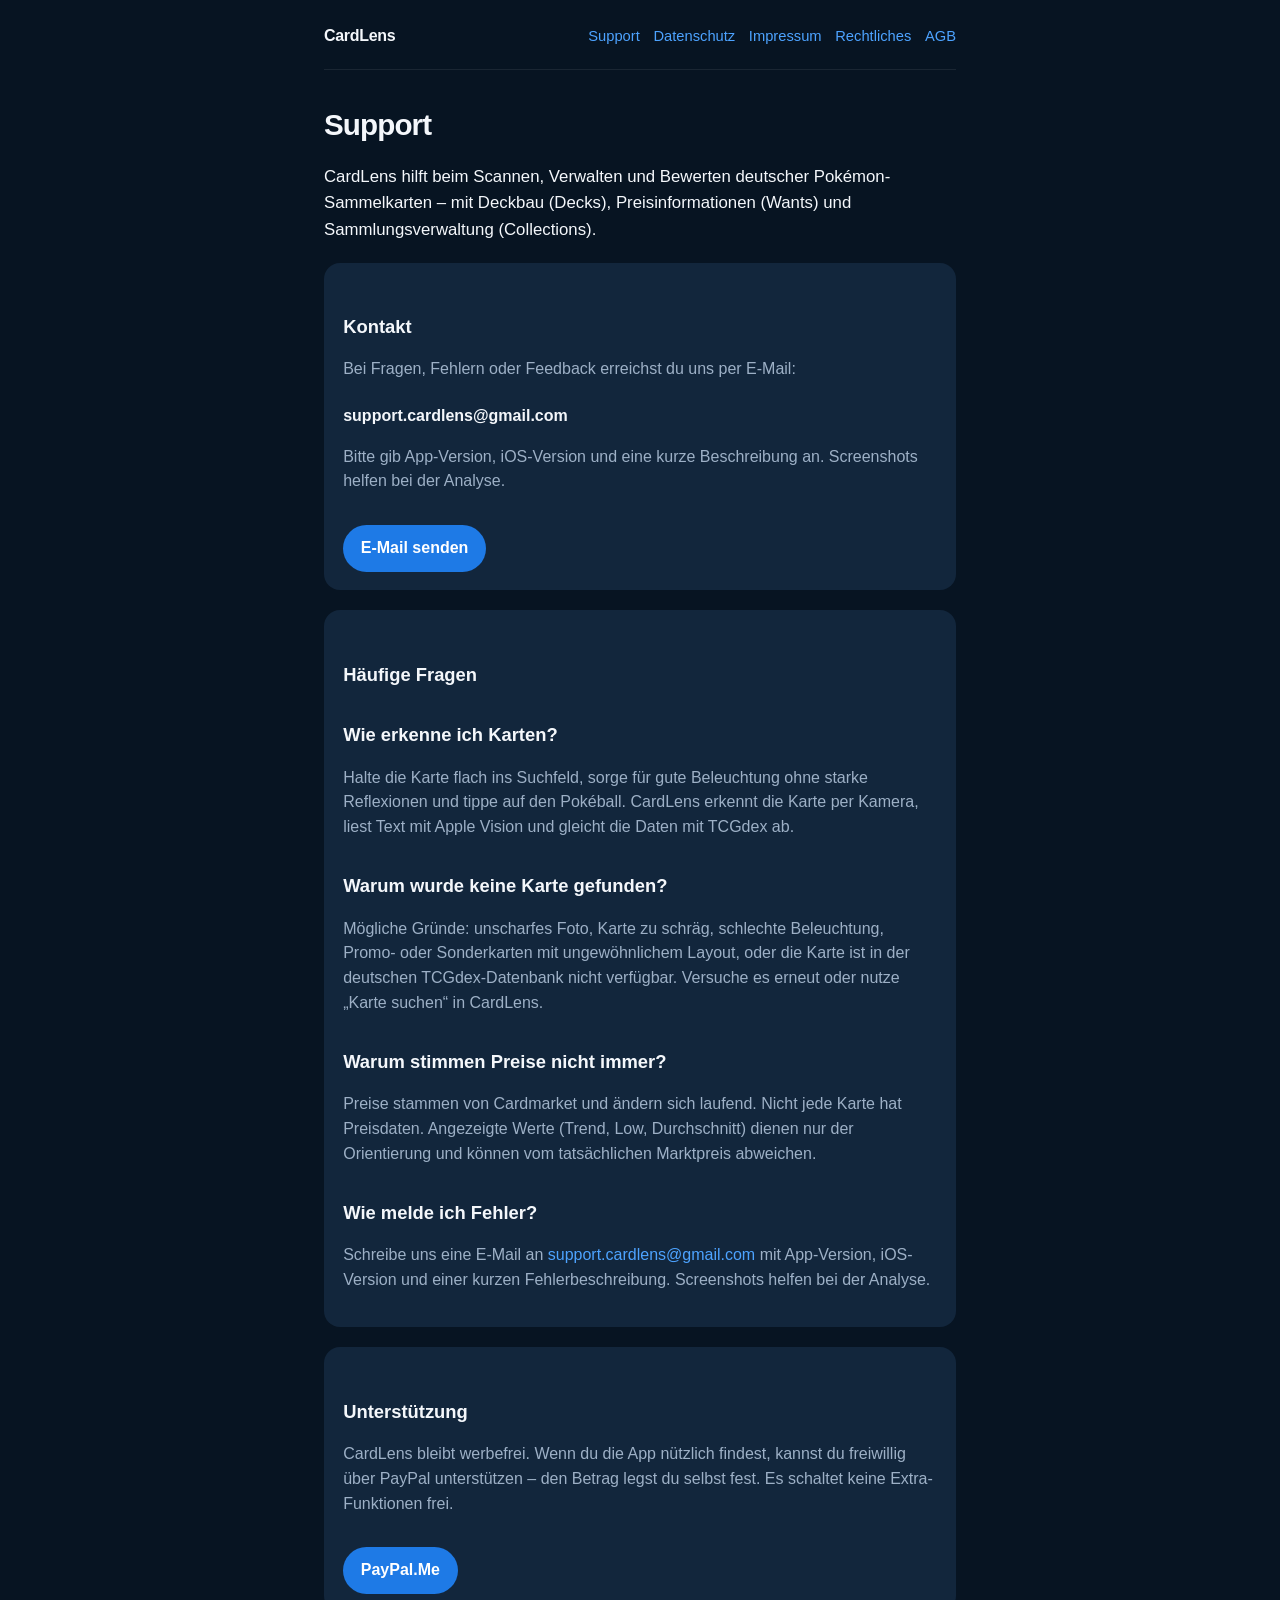
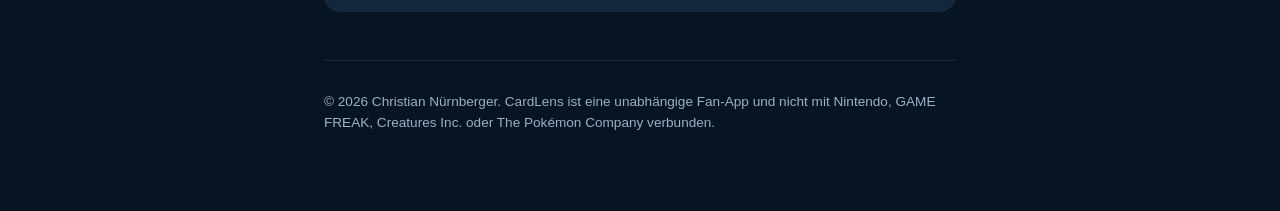
==== index.html @ 71ddd65a "Add public CardLens support and legal site. Co-authored-by: Cursor <cursoragent@cursor.com>" ====
<!DOCTYPE html>
<html lang="de">
<head>
  <meta charset="utf-8">
  <meta name="viewport" content="width=device-width, initial-scale=1">
  <title>CardLens – Support</title>
  <meta name="description" content="Support, Kontakt und Hilfe zur iOS-App CardLens.">
  <link rel="stylesheet" href="styles.css">
</head>
<body>
  <div class="wrap">
    <header>
      <a class="brand" href="index.html">CardLens</a>
      <nav>
        <a href="index.html">Support</a>
        <a href="datenschutz.html">Datenschutz</a>
        <a href="impressum.html">Impressum</a>
        <a href="rechtliches.html">Rechtliches</a>
        <a href="nutzung.html">AGB</a>
      </nav>
    </header>

    <h1>Support</h1>
    <p class="lead">CardLens hilft beim Scannen, Verwalten und Bewerten deutscher Pokémon-Sammelkarten – mit Deckbau (Decks), Preisinformationen (Wants) und Sammlungsverwaltung (Collections).</p>

    <div class="card">
      <h2>Kontakt</h2>
      <p>Bei Fragen, Fehlern oder Feedback erreichst du uns per E-Mail:</p>
      <a class="mail" href="mailto:support.cardlens@gmail.com">support.cardlens@gmail.com</a>
      <p>Bitte gib App-Version, iOS-Version und eine kurze Beschreibung an. Screenshots helfen bei der Analyse.</p>
      <a class="btn" href="mailto:support.cardlens@gmail.com?subject=CardLens%20Support">E-Mail senden</a>
    </div>

    <div class="card">
      <h2>Häufige Fragen</h2>

      <h2>Wie erkenne ich Karten?</h2>
      <p>Halte die Karte flach ins Suchfeld, sorge für gute Beleuchtung ohne starke Reflexionen und tippe auf den Pokéball. CardLens erkennt die Karte per Kamera, liest Text mit Apple Vision und gleicht die Daten mit TCGdex ab.</p>

      <h2>Warum wurde keine Karte gefunden?</h2>
      <p>Mögliche Gründe: unscharfes Foto, Karte zu schräg, schlechte Beleuchtung, Promo- oder Sonderkarten mit ungewöhnlichem Layout, oder die Karte ist in der deutschen TCGdex-Datenbank nicht verfügbar. Versuche es erneut oder nutze „Karte suchen“ in CardLens.</p>

      <h2>Warum stimmen Preise nicht immer?</h2>
      <p>Preise stammen von Cardmarket und ändern sich laufend. Nicht jede Karte hat Preisdaten. Angezeigte Werte (Trend, Low, Durchschnitt) dienen nur der Orientierung und können vom tatsächlichen Marktpreis abweichen.</p>

      <h2>Wie melde ich Fehler?</h2>
      <p>Schreibe uns eine E-Mail an <a href="mailto:support.cardlens@gmail.com">support.cardlens@gmail.com</a> mit App-Version, iOS-Version und einer kurzen Fehlerbeschreibung. Screenshots helfen bei der Analyse.</p>
    </div>

    <div class="card">
      <h2>Unterstützung</h2>
      <p>CardLens bleibt werbefrei. Wenn du die App nützlich findest, kannst du freiwillig über PayPal unterstützen – den Betrag legst du selbst fest. Es schaltet keine Extra-Funktionen frei.</p>
      <a class="btn" href="https://paypal.me/B43rli3">PayPal.Me</a>
    </div>

    <footer>
      <p>© 2026 Christian Nürnberger. CardLens ist eine unabhängige Fan-App und nicht mit Nintendo, GAME FREAK, Creatures Inc. oder The Pokémon Company verbunden.</p>
    </footer>
  </div>
</body>
</html>
---- styles.css ----
:root {
  --bg: #071422;
  --bg-elevated: #0c1d30;
  --surface: #12263c;
  --text: #f4f7fb;
  --muted: #9db0c6;
  --accent: #4da3ff;
  --accent-strong: #1e7ae6;
  --line: rgba(255, 255, 255, 0.08);
  --max: 42rem;
}

* { box-sizing: border-box; }

html, body {
  margin: 0;
  padding: 0;
  background: var(--bg);
  color: var(--text);
  font-family: -apple-system, BlinkMacSystemFont, "SF Pro Text", "Segoe UI", sans-serif;
  line-height: 1.55;
}

a { color: var(--accent); text-decoration: none; }
a:hover { text-decoration: underline; }

.wrap {
  max-width: var(--max);
  margin: 0 auto;
  padding: 1.5rem 1.25rem 4rem;
}

header {
  display: flex;
  justify-content: space-between;
  align-items: baseline;
  gap: 1rem;
  padding-bottom: 1.25rem;
  border-bottom: 1px solid var(--line);
  margin-bottom: 2rem;
}

.brand {
  font-weight: 700;
  color: var(--text);
  letter-spacing: -0.02em;
}

nav {
  display: flex;
  flex-wrap: wrap;
  gap: 0.85rem;
  font-size: 0.92rem;
}

h1 { font-size: 1.85rem; letter-spacing: -0.03em; margin: 0 0 0.75rem; }
h2 { font-size: 1.15rem; margin: 2rem 0 0.5rem; }
p, li { color: var(--muted); }
ul { padding-left: 1.2rem; }

.lead { font-size: 1.05rem; color: var(--text); }

.card {
  background: var(--surface);
  border-radius: 16px;
  padding: 1.15rem 1.2rem;
  margin: 1.25rem 0;
}

.mail {
  display: inline-block;
  margin-top: 0.35rem;
  font-weight: 650;
  color: var(--text);
}

.btn {
  display: inline-block;
  margin-top: 0.9rem;
  background: var(--accent-strong);
  color: white;
  font-weight: 650;
  padding: 0.7rem 1.1rem;
  border-radius: 999px;
}

.btn:hover { text-decoration: none; opacity: 0.92; }

footer {
  margin-top: 3rem;
  padding-top: 1rem;
  border-top: 1px solid var(--line);
  color: var(--muted);
  font-size: 0.85rem;
}

address { font-style: normal; color: var(--muted); }
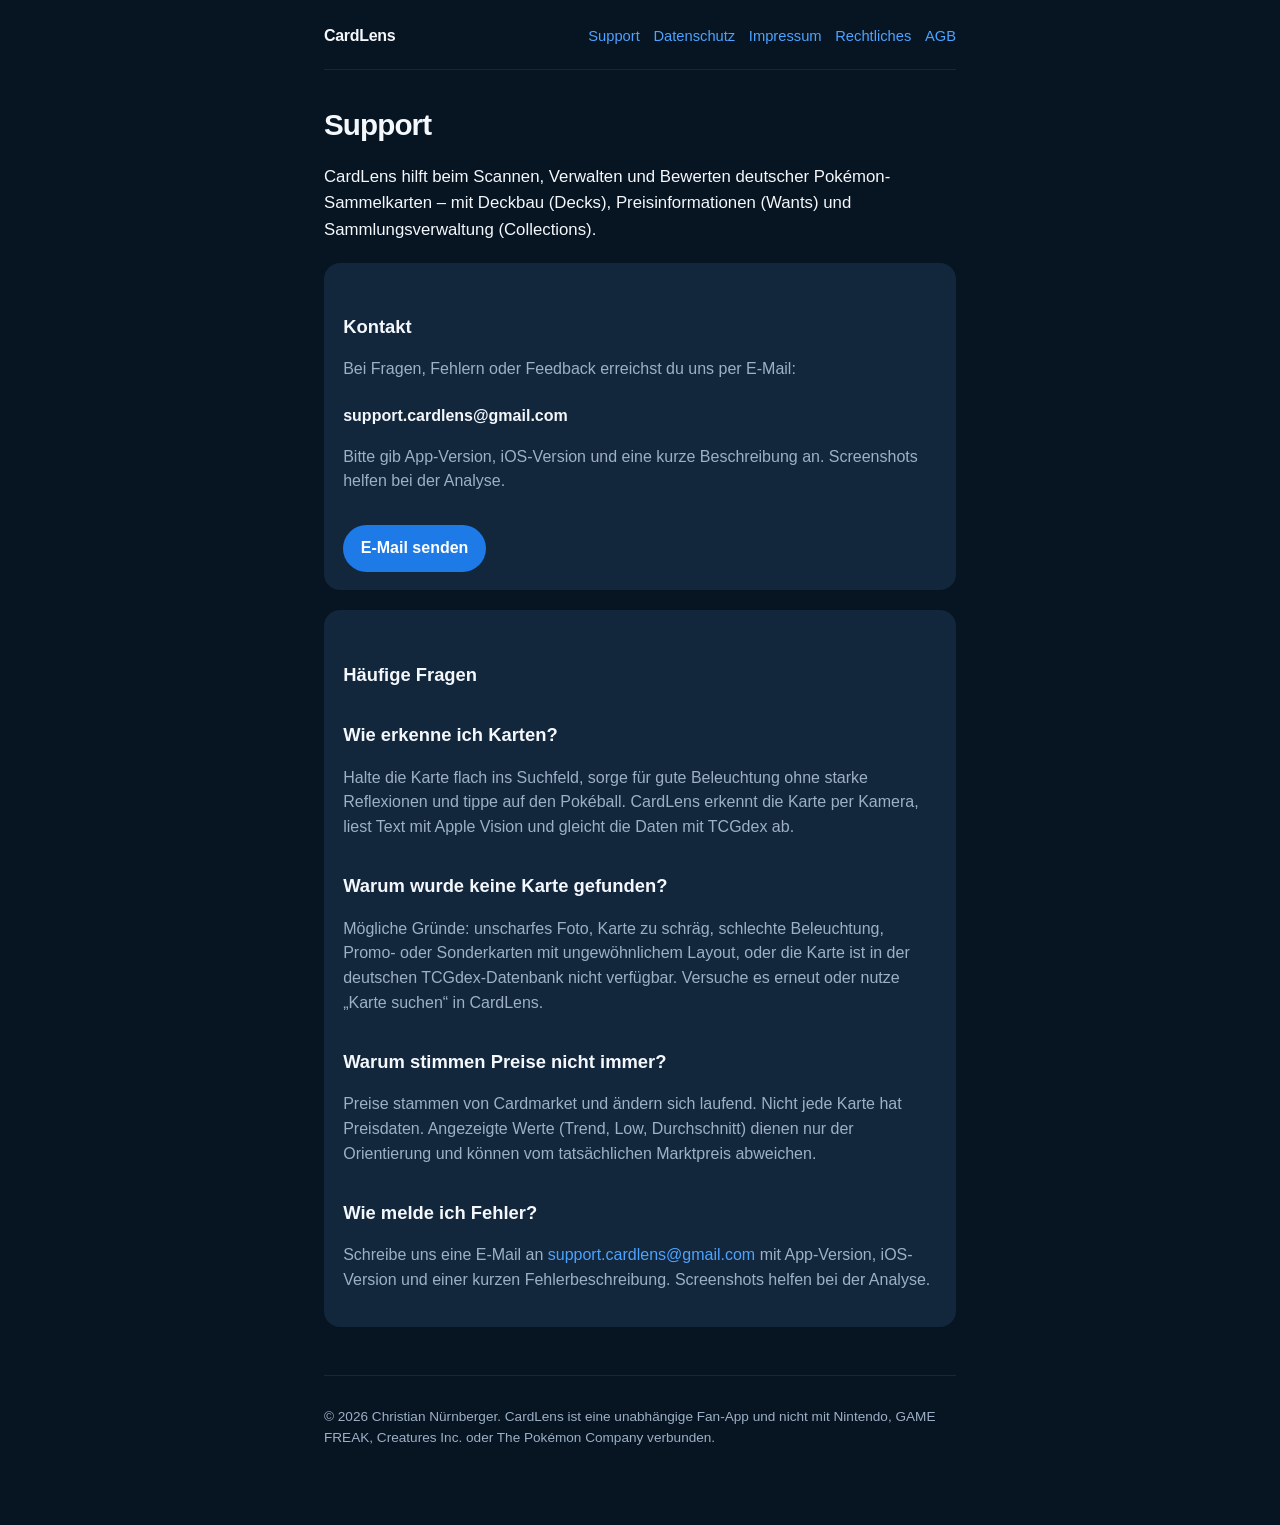
==== commit 5a521374: "Remove PayPal donation from the public support site. Co-authored-by: Cursor <cursoragent@cursor.com>" ====
--- a/index.html
+++ b/index.html
@@ -47,12 +47,6 @@
       <p>Schreibe uns eine E-Mail an <a href="mailto:support.cardlens@gmail.com">support.cardlens@gmail.com</a> mit App-Version, iOS-Version und einer kurzen Fehlerbeschreibung. Screenshots helfen bei der Analyse.</p>
     </div>
 
-    <div class="card">
-      <h2>Unterstützung</h2>
-      <p>CardLens bleibt werbefrei. Wenn du die App nützlich findest, kannst du freiwillig über PayPal unterstützen – den Betrag legst du selbst fest. Es schaltet keine Extra-Funktionen frei.</p>
-      <a class="btn" href="https://paypal.me/B43rli3">PayPal.Me</a>
-    </div>
-
     <footer>
       <p>© 2026 Christian Nürnberger. CardLens ist eine unabhängige Fan-App und nicht mit Nintendo, GAME FREAK, Creatures Inc. oder The Pokémon Company verbunden.</p>
     </footer>
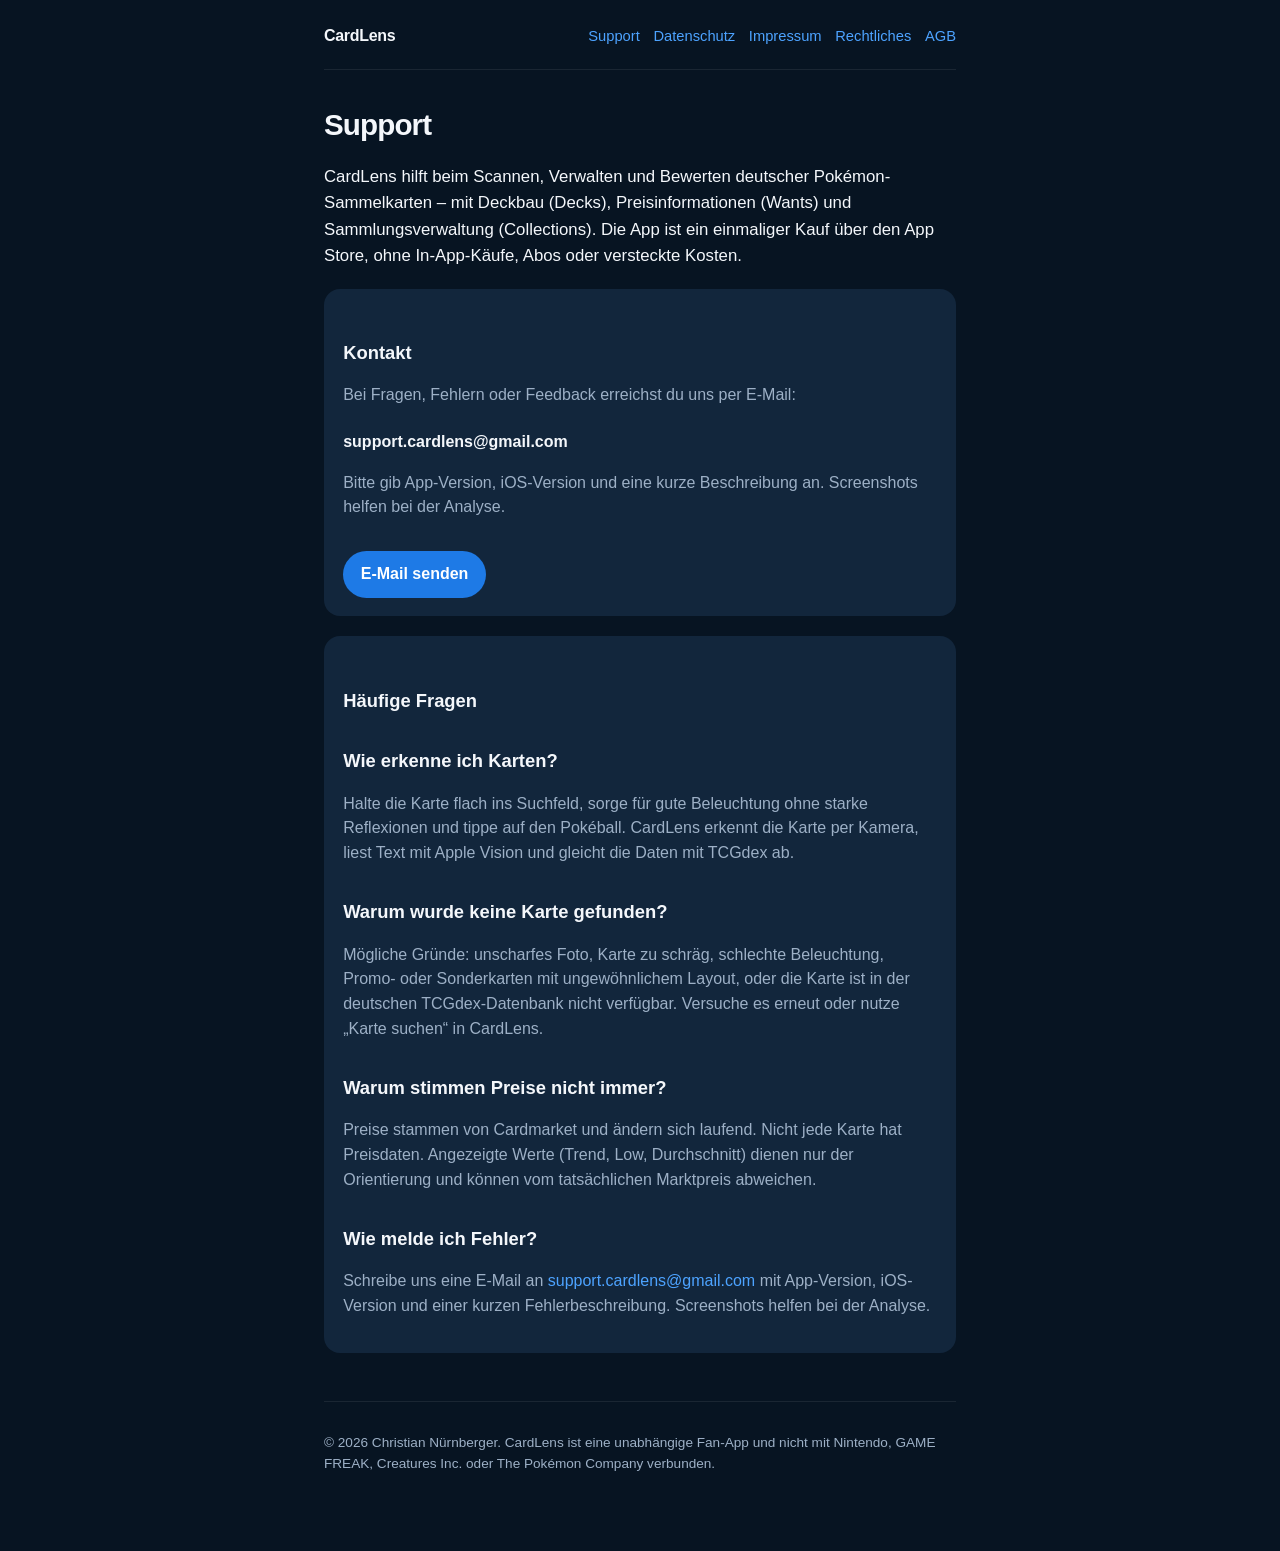
==== commit 5dcedc70: "Document one-time App Store purchase without extra fees. Co-authored-by: Cursor <cursoragent@cursor." ====
--- a/index.html
+++ b/index.html
@@ -21,7 +21,7 @@
     </header>
 
     <h1>Support</h1>
-    <p class="lead">CardLens hilft beim Scannen, Verwalten und Bewerten deutscher Pokémon-Sammelkarten – mit Deckbau (Decks), Preisinformationen (Wants) und Sammlungsverwaltung (Collections).</p>
+    <p class="lead">CardLens hilft beim Scannen, Verwalten und Bewerten deutscher Pokémon-Sammelkarten – mit Deckbau (Decks), Preisinformationen (Wants) und Sammlungsverwaltung (Collections). Die App ist ein einmaliger Kauf über den App Store, ohne In-App-Käufe, Abos oder versteckte Kosten.</p>
 
     <div class="card">
       <h2>Kontakt</h2>
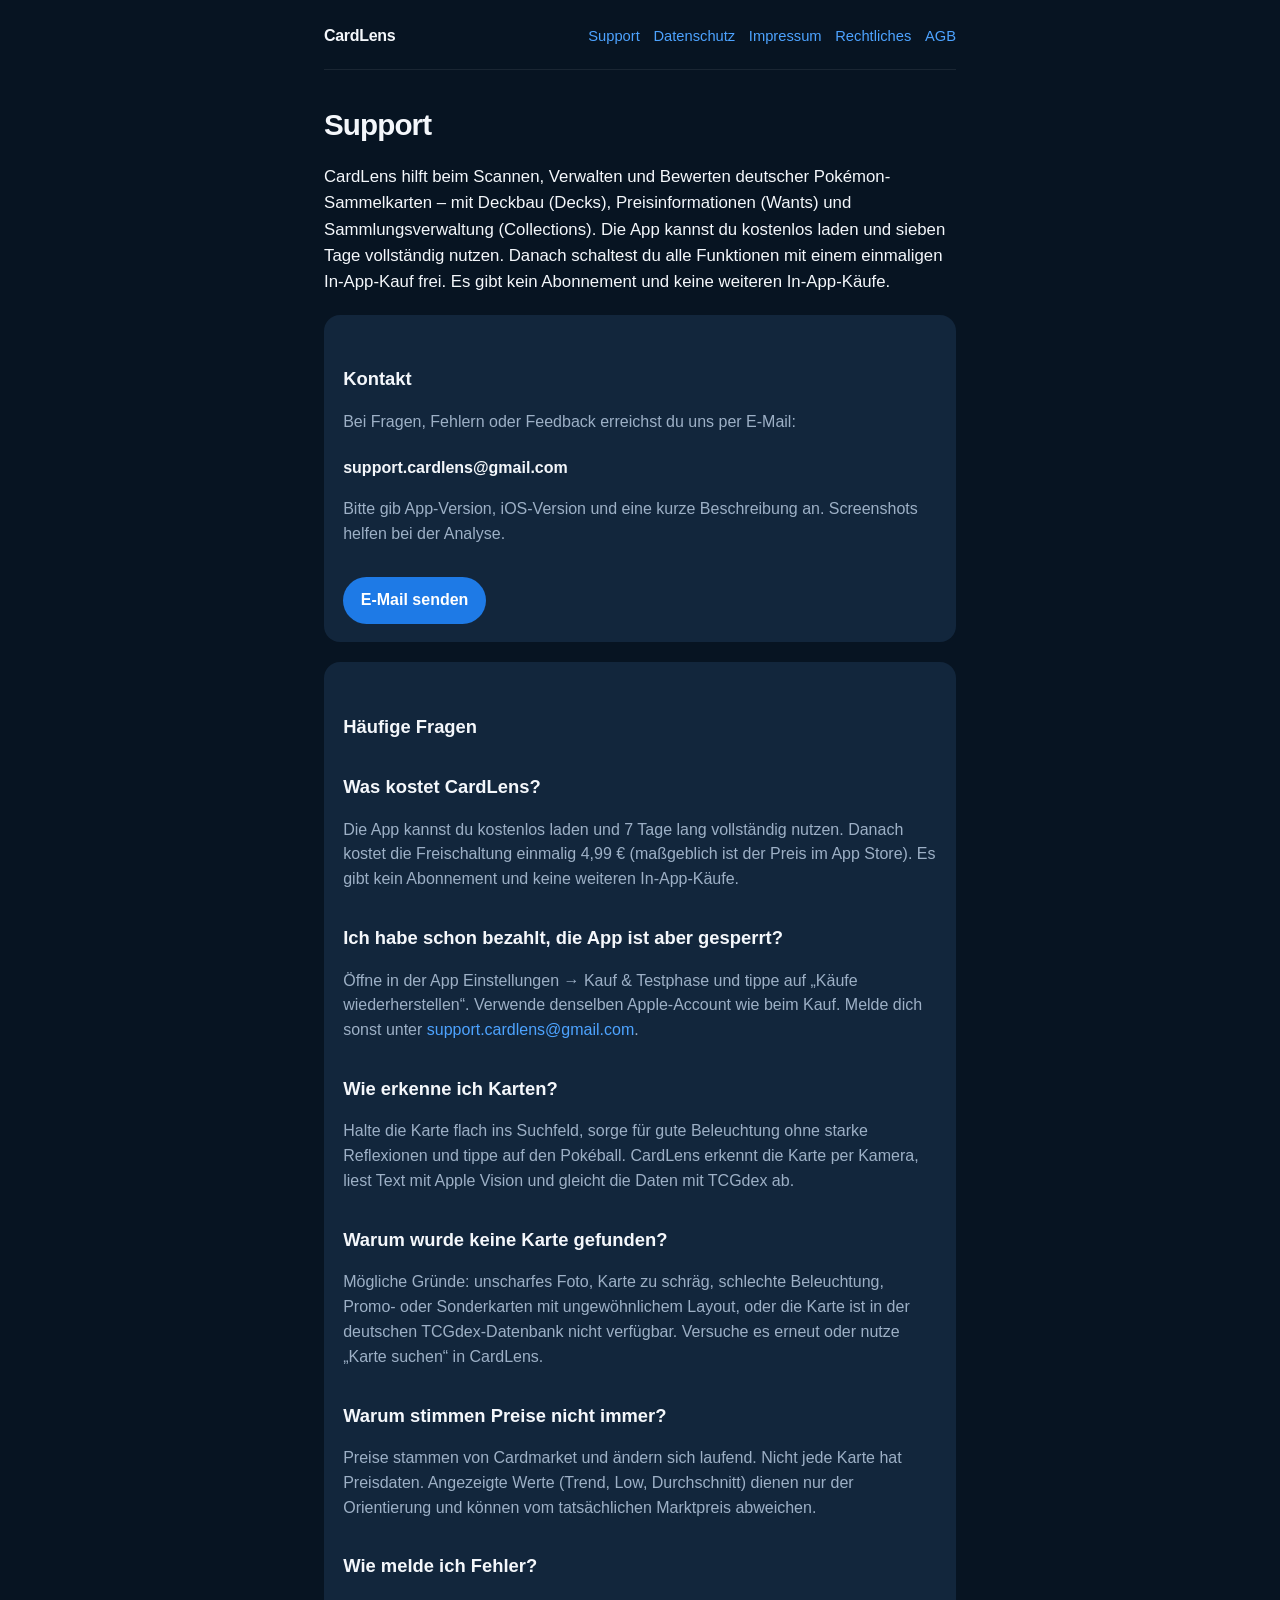
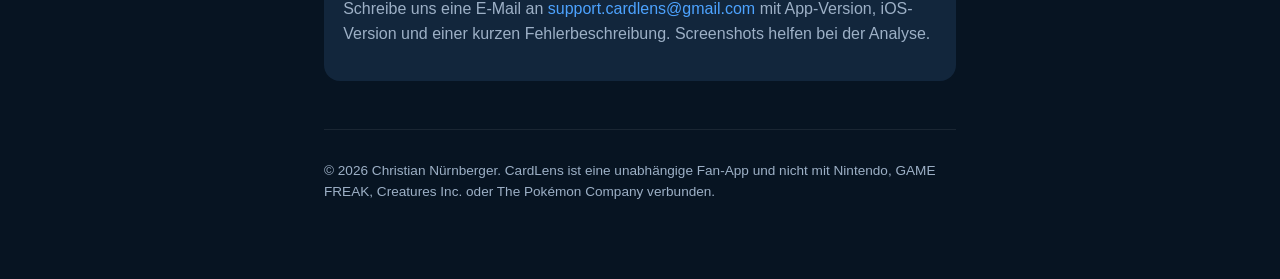
==== commit 3923ddc0: "Align public support pages with the current CardLens app. Drop PokeAPI from the privacy policy, docu" ====
--- a/index.html
+++ b/index.html
@@ -21,7 +21,7 @@
     </header>
 
     <h1>Support</h1>
-    <p class="lead">CardLens hilft beim Scannen, Verwalten und Bewerten deutscher Pokémon-Sammelkarten – mit Deckbau (Decks), Preisinformationen (Wants) und Sammlungsverwaltung (Collections). Die App ist ein einmaliger Kauf über den App Store, ohne In-App-Käufe, Abos oder versteckte Kosten.</p>
+    <p class="lead">CardLens hilft beim Scannen, Verwalten und Bewerten deutscher Pokémon-Sammelkarten – mit Deckbau (Decks), Preisinformationen (Wants) und Sammlungsverwaltung (Collections). Die App kannst du kostenlos laden und sieben Tage vollständig nutzen. Danach schaltest du alle Funktionen mit einem einmaligen In-App-Kauf frei. Es gibt kein Abonnement und keine weiteren In-App-Käufe.</p>
 
     <div class="card">
       <h2>Kontakt</h2>
@@ -33,6 +33,12 @@
 
     <div class="card">
       <h2>Häufige Fragen</h2>
+
+      <h2>Was kostet CardLens?</h2>
+      <p>Die App kannst du kostenlos laden und 7 Tage lang vollständig nutzen. Danach kostet die Freischaltung einmalig 4,99&nbsp;€ (maßgeblich ist der Preis im App Store). Es gibt kein Abonnement und keine weiteren In-App-Käufe.</p>
+
+      <h2>Ich habe schon bezahlt, die App ist aber gesperrt?</h2>
+      <p>Öffne in der App Einstellungen → Kauf &amp; Testphase und tippe auf „Käufe wiederherstellen“. Verwende denselben Apple-Account wie beim Kauf. Melde dich sonst unter <a href="mailto:support.cardlens@gmail.com">support.cardlens@gmail.com</a>.</p>
 
       <h2>Wie erkenne ich Karten?</h2>
       <p>Halte die Karte flach ins Suchfeld, sorge für gute Beleuchtung ohne starke Reflexionen und tippe auf den Pokéball. CardLens erkennt die Karte per Kamera, liest Text mit Apple Vision und gleicht die Daten mit TCGdex ab.</p>
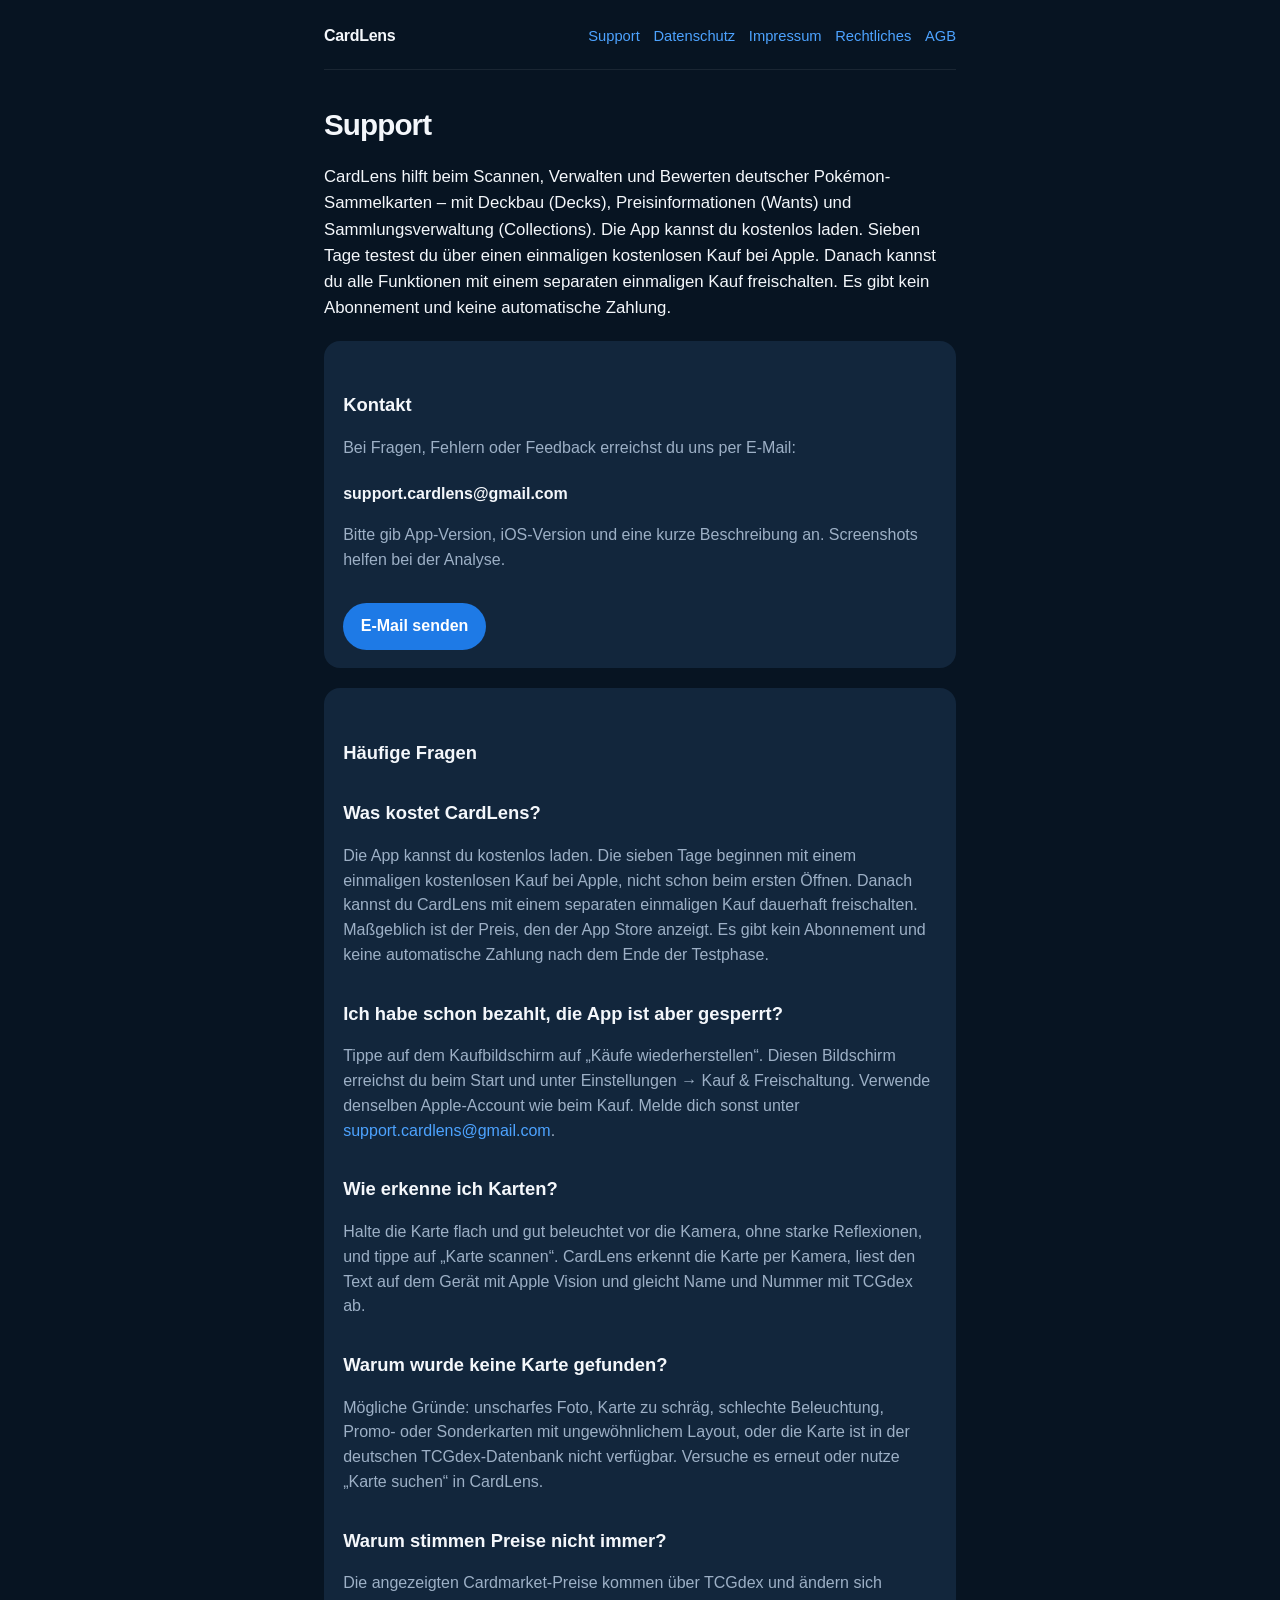
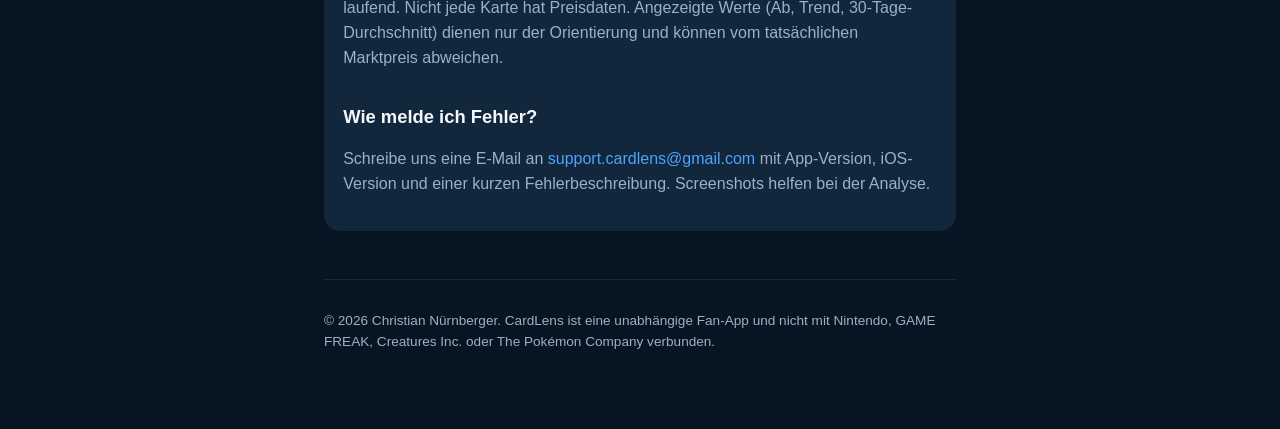
==== commit 9cf45784: "Align support and terms with the StoreKit trial and lifetime purchase. The pages still said the seve" ====
--- a/index.html
+++ b/index.html
@@ -21,7 +21,7 @@
     </header>
 
     <h1>Support</h1>
-    <p class="lead">CardLens hilft beim Scannen, Verwalten und Bewerten deutscher Pokémon-Sammelkarten – mit Deckbau (Decks), Preisinformationen (Wants) und Sammlungsverwaltung (Collections). Die App kannst du kostenlos laden und sieben Tage vollständig nutzen. Danach schaltest du alle Funktionen mit einem einmaligen In-App-Kauf frei. Es gibt kein Abonnement und keine weiteren In-App-Käufe.</p>
+    <p class="lead">CardLens hilft beim Scannen, Verwalten und Bewerten deutscher Pokémon-Sammelkarten – mit Deckbau (Decks), Preisinformationen (Wants) und Sammlungsverwaltung (Collections). Die App kannst du kostenlos laden. Sieben Tage testest du über einen einmaligen kostenlosen Kauf bei Apple. Danach kannst du alle Funktionen mit einem separaten einmaligen Kauf freischalten. Es gibt kein Abonnement und keine automatische Zahlung.</p>
 
     <div class="card">
       <h2>Kontakt</h2>
@@ -35,19 +35,19 @@
       <h2>Häufige Fragen</h2>
 
       <h2>Was kostet CardLens?</h2>
-      <p>Die App kannst du kostenlos laden und 7 Tage lang vollständig nutzen. Danach kostet die Freischaltung einmalig 4,99&nbsp;€ (maßgeblich ist der Preis im App Store). Es gibt kein Abonnement und keine weiteren In-App-Käufe.</p>
+      <p>Die App kannst du kostenlos laden. Die sieben Tage beginnen mit einem einmaligen kostenlosen Kauf bei Apple, nicht schon beim ersten Öffnen. Danach kannst du CardLens mit einem separaten einmaligen Kauf dauerhaft freischalten. Maßgeblich ist der Preis, den der App Store anzeigt. Es gibt kein Abonnement und keine automatische Zahlung nach dem Ende der Testphase.</p>
 
       <h2>Ich habe schon bezahlt, die App ist aber gesperrt?</h2>
-      <p>Öffne in der App Einstellungen → Kauf &amp; Testphase und tippe auf „Käufe wiederherstellen“. Verwende denselben Apple-Account wie beim Kauf. Melde dich sonst unter <a href="mailto:support.cardlens@gmail.com">support.cardlens@gmail.com</a>.</p>
+      <p>Tippe auf dem Kaufbildschirm auf „Käufe wiederherstellen“. Diesen Bildschirm erreichst du beim Start und unter Einstellungen → Kauf &amp; Freischaltung. Verwende denselben Apple-Account wie beim Kauf. Melde dich sonst unter <a href="mailto:support.cardlens@gmail.com">support.cardlens@gmail.com</a>.</p>
 
       <h2>Wie erkenne ich Karten?</h2>
-      <p>Halte die Karte flach ins Suchfeld, sorge für gute Beleuchtung ohne starke Reflexionen und tippe auf den Pokéball. CardLens erkennt die Karte per Kamera, liest Text mit Apple Vision und gleicht die Daten mit TCGdex ab.</p>
+      <p>Halte die Karte flach und gut beleuchtet vor die Kamera, ohne starke Reflexionen, und tippe auf „Karte scannen“. CardLens erkennt die Karte per Kamera, liest den Text auf dem Gerät mit Apple Vision und gleicht Name und Nummer mit TCGdex ab.</p>
 
       <h2>Warum wurde keine Karte gefunden?</h2>
       <p>Mögliche Gründe: unscharfes Foto, Karte zu schräg, schlechte Beleuchtung, Promo- oder Sonderkarten mit ungewöhnlichem Layout, oder die Karte ist in der deutschen TCGdex-Datenbank nicht verfügbar. Versuche es erneut oder nutze „Karte suchen“ in CardLens.</p>
 
       <h2>Warum stimmen Preise nicht immer?</h2>
-      <p>Preise stammen von Cardmarket und ändern sich laufend. Nicht jede Karte hat Preisdaten. Angezeigte Werte (Trend, Low, Durchschnitt) dienen nur der Orientierung und können vom tatsächlichen Marktpreis abweichen.</p>
+      <p>Die angezeigten Cardmarket-Preise kommen über TCGdex und ändern sich laufend. Nicht jede Karte hat Preisdaten. Angezeigte Werte (Ab, Trend, 30-Tage-Durchschnitt) dienen nur der Orientierung und können vom tatsächlichen Marktpreis abweichen.</p>
 
       <h2>Wie melde ich Fehler?</h2>
       <p>Schreibe uns eine E-Mail an <a href="mailto:support.cardlens@gmail.com">support.cardlens@gmail.com</a> mit App-Version, iOS-Version und einer kurzen Fehlerbeschreibung. Screenshots helfen bei der Analyse.</p>
